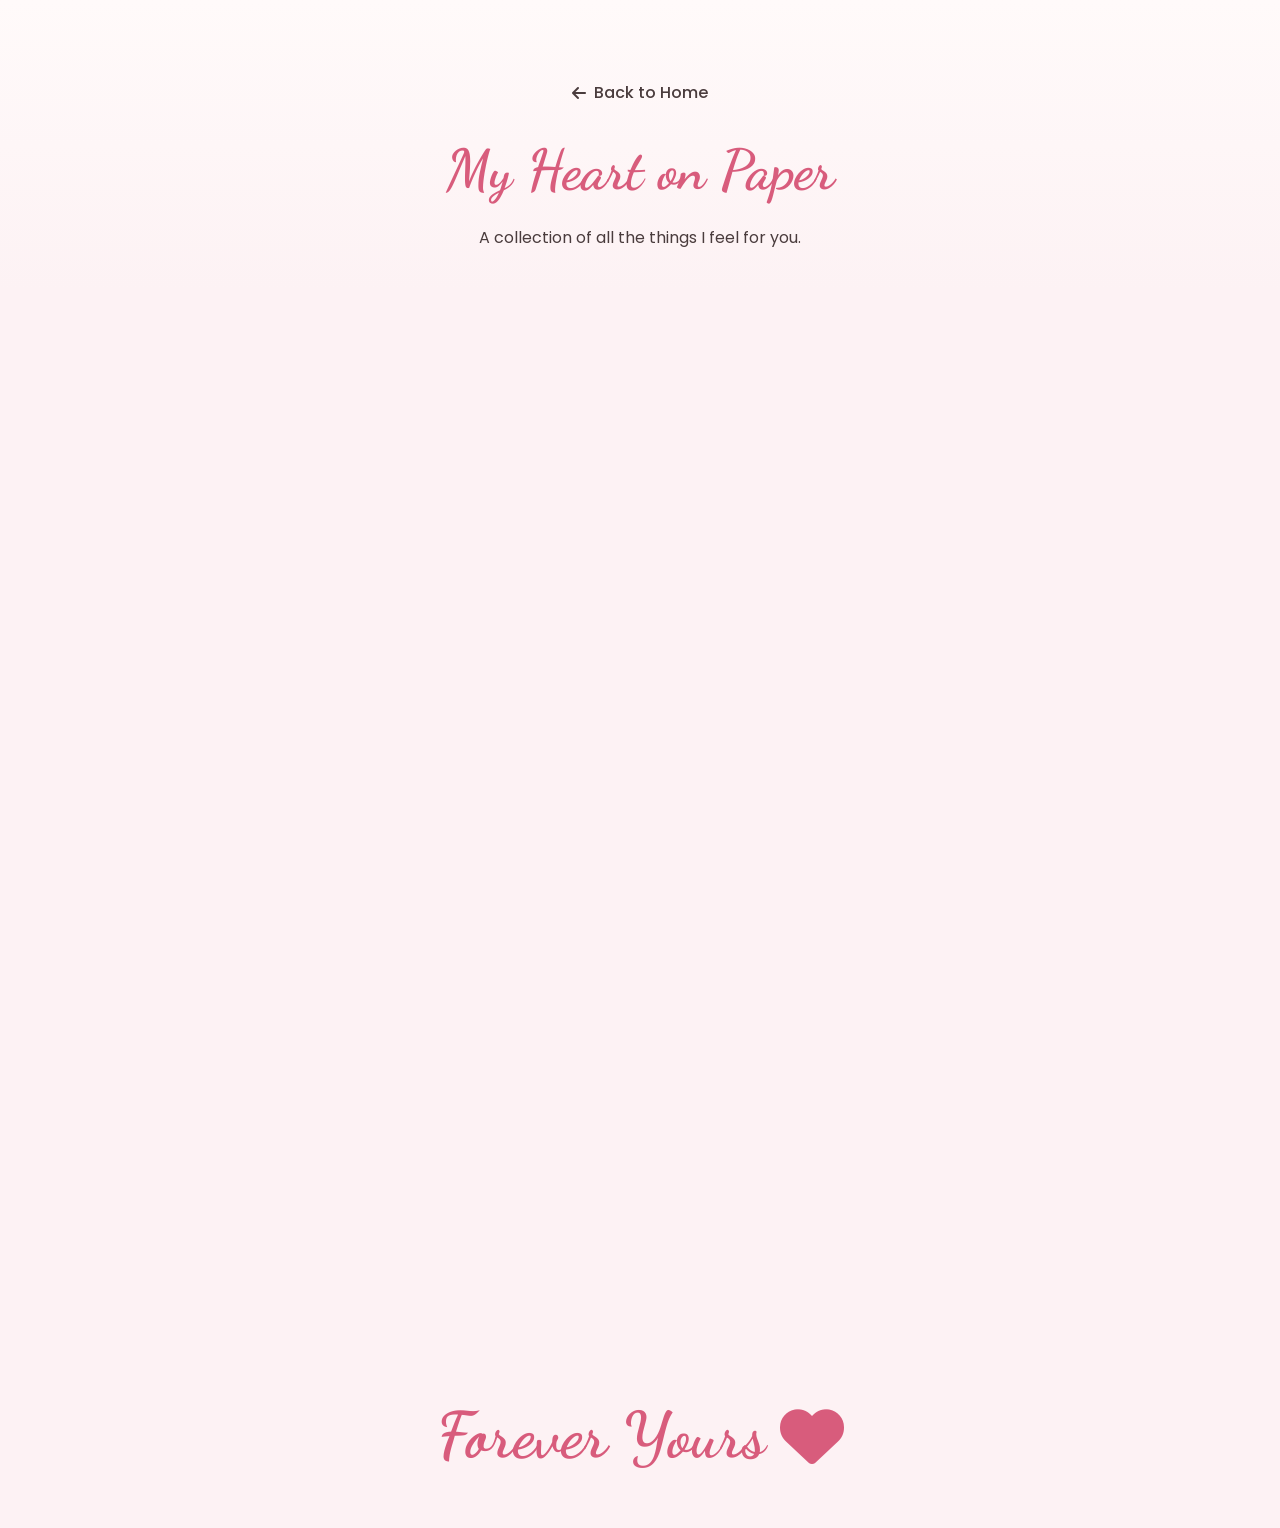
==== all-notes.html @ cd4be619 "Initial commit: Romantic website for my wife" ====
<!DOCTYPE html>
<html lang="en">
<head>
    <meta charset="UTF-8">
    <meta name="viewport" content="width=device-width, initial-scale=1.0">
    <title>All My Love Notes For You</title>
    <!-- Google Fonts -->
    <link href="https://fonts.googleapis.com/css2?family=Dancing+Script:wght@600;700&family=Poppins:wght@300;400;500;600&display=swap" rel="stylesheet">
    <!-- Font Awesome Icons -->
    <link rel="stylesheet" href="https://cdnjs.cloudflare.com/ajax/libs/font-awesome/6.4.0/css/all.min.css">
    <!-- Custom CSS -->
    <link rel="stylesheet" href="style.css">
    <style>
        .page-header {
            padding: 80px 20px 40px;
            text-align: center;
            background: linear-gradient(to bottom, var(--lighter-pink), var(--light-pink));
        }
        .page-header h1 {
            font-size: 3.5rem;
            color: var(--primary-pink);
            margin-bottom: 10px;
        }
        .back-btn {
            display: inline-flex;
            align-items: center;
            gap: 8px;
            color: var(--dark-text);
            text-decoration: none;
            font-weight: 500;
            margin-bottom: 20px;
            transition: color 0.3s;
        }
        .back-btn:hover {
            color: var(--primary-pink);
        }
        .all-notes-grid {
            display: grid;
            grid-template-columns: 1fr;
            gap: 30px;
            padding: 40px 20px;
            max-width: 1000px;
            margin: 0 auto;
        }
        @media (min-width: 768px) {
            .all-notes-grid {
                grid-template-columns: repeat(2, 1fr);
            }
        }
        .deep-note-card {
            background: white;
            border-radius: 20px;
            padding: 40px 30px;
            box-shadow: 0 10px 30px rgba(216, 92, 124, 0.1);
            position: relative;
            overflow: hidden;
            transition: transform 0.4s ease;
        }
        .deep-note-card:hover {
            transform: translateY(-10px);
        }
        .deep-note-card::before {
            content: '';
            position: absolute;
            top: 0; left: 0; right: 0;
            height: 5px;
            background: linear-gradient(90deg, #ff8fa3, var(--primary-pink));
        }
        .deep-note-text {
            font-size: 1.1rem;
            line-height: 1.8;
            color: var(--dark-text);
            font-style: italic;
            margin-top: 15px;
        }
        .watermark {
            position: absolute;
            bottom: -20px;
            right: -20px;
            font-size: 8rem;
            color: rgba(216, 92, 124, 0.05);
            z-index: 0;
            pointer-events: none;
        }
    </style>
</head>
<body>
    
    <div class="page-header">
        <a href="index.html" class="back-btn"><i class="fa-solid fa-arrow-left"></i> Back to Home</a>
        <h1 class="script-font">My Heart on Paper</h1>
        <p>A collection of all the things I feel for you.</p>
    </div>

    <div class="all-notes-grid">
        <div class="deep-note-card fade-in">
            <i class="fa-solid fa-quote-left" style="color: #f7e0e5; font-size: 2.5rem; position: relative; z-index: 1;"></i>
            <p class="deep-note-text" style="position: relative; z-index: 1;">You are not just my wife, you are my best friend, my soul, my today and all of my tomorrows. Every morning I wake up next to you is a reminder of how incredibly lucky I am.</p>
            <div class="mt-3" style="position: relative; z-index: 1;"><i class="fa-solid fa-heart text-pink"></i></div>
            <i class="fa-solid fa-heart watermark"></i>
        </div>

        <div class="deep-note-card fade-in" style="animation-delay: 0.1s;">
            <i class="fa-solid fa-quote-left" style="color: #f7e0e5; font-size: 2.5rem; position: relative; z-index: 1;"></i>
            <p class="deep-note-text" style="position: relative; z-index: 1;">Thank you for making my life so beautiful just by being in it. Your smile is the only sunshine I ever need, and your love is the anchor that keeps me steady.</p>
            <div class="mt-3" style="position: relative; z-index: 1;"><i class="fa-solid fa-heart text-pink"></i></div>
            <i class="fa-solid fa-heart watermark"></i>
        </div>

        <div class="deep-note-card fade-in" style="animation-delay: 0.2s;">
            <i class="fa-solid fa-quote-left" style="color: #f7e0e5; font-size: 2.5rem; position: relative; z-index: 1;"></i>
            <p class="deep-note-text" style="position: relative; z-index: 1;">I promise to love you in every lifetime, in every world, in every story. If I had a flower for every time I thought of you, I could walk through my garden forever.</p>
            <div class="mt-3" style="position: relative; z-index: 1;"><i class="fa-solid fa-heart text-pink"></i></div>
            <i class="fa-solid fa-heart watermark"></i>
        </div>

        <div class="deep-note-card fade-in" style="animation-delay: 0.3s;">
            <i class="fa-solid fa-quote-left" style="color: #f7e0e5; font-size: 2.5rem; position: relative; z-index: 1;"></i>
            <p class="deep-note-text" style="position: relative; z-index: 1;">They say when you meet the love of your life, time stops. What they didn't tell me is that when it starts again, it moves so fast because every moment with you is precious.</p>
            <div class="mt-3" style="position: relative; z-index: 1;"><i class="fa-solid fa-heart text-pink"></i></div>
            <i class="fa-solid fa-heart watermark"></i>
        </div>
        
        <div class="deep-note-card fade-in" style="animation-delay: 0.4s;">
            <i class="fa-solid fa-quote-left" style="color: #f7e0e5; font-size: 2.5rem; position: relative; z-index: 1;"></i>
            <p class="deep-note-text" style="position: relative; z-index: 1;">I love you not only for what you are, but for what I am when I am with you. You bring out the absolute best in me, and I want to spend the rest of my life making you happy.</p>
            <div class="mt-3" style="position: relative; z-index: 1;"><i class="fa-solid fa-heart text-pink"></i></div>
            <i class="fa-solid fa-heart watermark"></i>
        </div>
        
        <div class="deep-note-card fade-in" style="animation-delay: 0.5s;">
            <i class="fa-solid fa-quote-left" style="color: #f7e0e5; font-size: 2.5rem; position: relative; z-index: 1;"></i>
            <p class="deep-note-text" style="position: relative; z-index: 1;">No matter what happens, no matter where we are, I will always be yours. My heart recognized yours the moment we met, and it has been entirely yours ever since.</p>
            <div class="mt-3" style="position: relative; z-index: 1;"><i class="fa-solid fa-heart text-pink"></i></div>
            <i class="fa-solid fa-heart watermark"></i>
        </div>
    </div>

    <!-- Footer Section -->
    <footer class="footer" style="padding-top: 40px; padding-bottom: 40px;">
        <div class="footer-content">
            <h2 class="script-font">Forever Yours <i class="fa-solid fa-heart text-pink"></i></h2>
        </div>
    </footer>

    <script src="script.js"></script>
</body>
</html>
---- style.css ----
/* Variables */
:root {
    --primary-pink: #d85c7c;
    --primary-pink-hover: #bd4865;
    --light-pink: #fdf2f4;
    --lighter-pink: #fffafa;
    --dark-text: #4a3c3d;
    --light-text: #8c7b7c;
    --white: #ffffff;
    --gold: #f4c272;
    --card-shadow: 0 8px 25px rgba(216, 92, 124, 0.08);
    --heart-glow: 0 0 20px rgba(216, 92, 124, 0.6);
    --font-heading: 'Dancing Script', cursive;
    --font-body: 'Poppins', sans-serif;
    --border-radius: 12px;
}

/* Reset & Base */
* {
    margin: 0;
    padding: 0;
    box-sizing: border-box;
}

body {
    font-family: var(--font-body);
    color: var(--dark-text);
    background-color: var(--light-pink);
    line-height: 1.6;
    overflow-x: hidden;
    -webkit-font-smoothing: antialiased;
}

html {
    scroll-behavior: smooth;
}

/* Utilities */
.script-font { font-family: var(--font-heading); }
.text-gold { color: var(--gold); }
.text-white { color: var(--white); }
.text-pink { color: var(--primary-pink); }
.text-center { text-align: center; }
.text-sm { font-size: 0.9rem; }
.mt-2 { margin-top: 10px; }
.mt-3 { margin-top: 15px; }
.text-shadow { text-shadow: 2px 2px 4px rgba(0,0,0,0.5); }

/* Buttons */
.btn {
    padding: 12px 28px;
    border-radius: 30px;
    font-family: var(--font-body);
    font-weight: 500;
    font-size: 1rem;
    cursor: pointer;
    transition: all 0.3s ease;
    border: none;
    display: inline-flex;
    align-items: center;
    justify-content: center;
    gap: 8px;
    text-decoration: none;
}

.small-btn {
    padding: 8px 20px;
    font-size: 0.9rem;
}

.primary-btn {
    background-color: var(--primary-pink);
    color: var(--white);
    box-shadow: 0 6px 15px rgba(216, 92, 124, 0.35);
}

.primary-btn:hover {
    background-color: var(--primary-pink-hover);
    transform: translateY(-2px);
    box-shadow: 0 8px 20px rgba(216, 92, 124, 0.4);
}

.outline-btn {
    background-color: transparent;
    border: 1.5px solid var(--primary-pink);
    color: var(--primary-pink);
}

.outline-btn:hover {
    background-color: var(--primary-pink);
    color: var(--white);
}

.outline-btn.text-white {
    border-color: var(--white);
    color: var(--white);
}

.outline-btn.text-white:hover {
    background-color: var(--white);
    color: var(--primary-pink);
}

.full-width {
    width: 100%;
}

/* Navbar */
.navbar {
    display: flex;
    justify-content: space-between;
    align-items: center;
    padding: 15px 5%;
    background-color: rgba(255, 250, 250, 0.95);
    backdrop-filter: blur(10px);
    position: sticky;
    top: 0;
    z-index: 100;
    box-shadow: 0 2px 15px rgba(0,0,0,0.03);
}

.logo {
    font-weight: 600;
    font-size: 1.25rem;
    color: var(--dark-text);
    display: flex;
    align-items: center;
    gap: 8px;
    letter-spacing: 0.5px;
}

.logo-heart { 
    color: var(--primary-pink);
    font-size: 1.1rem;
}

.nav-links {
    display: none; /* Mobile first */
    list-style: none;
    gap: 25px;
    align-items: center;
}

.nav-links a {
    text-decoration: none;
    color: var(--dark-text);
    font-size: 0.95rem;
    font-weight: 500;
    transition: color 0.3s;
}

.nav-links a:hover, .nav-links a.active {
    color: var(--primary-pink);
}

#music-btn {
    font-size: 1.1rem;
}

.hamburger {
    display: block;
    font-size: 1.5rem;
    color: var(--dark-text);
    cursor: pointer;
}

/* Mobile Menu */
.mobile-menu {
    position: fixed;
    top: 0;
    right: -100%;
    width: 80%;
    max-width: 300px;
    height: 100vh;
    background-color: var(--white);
    z-index: 1000;
    box-shadow: -5px 0 20px rgba(0,0,0,0.1);
    transition: right 0.4s ease;
    padding: 40px 20px;
    display: flex;
    flex-direction: column;
}

.mobile-menu.active {
    right: 0;
}

.close-menu {
    align-self: flex-end;
    font-size: 1.8rem;
    color: var(--dark-text);
    cursor: pointer;
    margin-bottom: 30px;
}

.mobile-menu ul {
    list-style: none;
    display: flex;
    flex-direction: column;
    gap: 20px;
}

.mobile-menu a {
    text-decoration: none;
    color: var(--dark-text);
    font-size: 1.2rem;
    font-weight: 500;
    display: block;
    padding: 10px 0;
    border-bottom: 1px solid #eee;
}

/* Hero Section */
.hero {
    min-height: 85vh;
    background-size: cover;
    background-position: center;
    background-repeat: no-repeat;
    display: flex;
    flex-direction: column;
    justify-content: center;
    align-items: center;
    text-align: center;
    padding: 40px 20px;
    position: relative;
    color: var(--white);
    overflow: hidden;
}

.hero-content {
    z-index: 2;
    max-width: 700px;
}

.hero h1 {
    font-size: 3rem;
    line-height: 1.1;
    margin-bottom: 25px;
    font-weight: 700;
}

.hero h1 .highlight {
    color: var(--primary-pink);
    font-size: 4.5rem;
    display: block;
    margin-top: 10px;
}

.hero p {
    font-size: 1.05rem;
    margin-bottom: 35px;
    font-weight: 400;
    line-height: 1.8;
}

.glowing-heart {
    position: absolute;
    right: 15%;
    bottom: 20%;
    width: 90px;
    height: 90px;
    z-index: 2;
    animation: float 3s ease-in-out infinite;
}

.glowing-heart svg {
    width: 100%;
    height: 100%;
    stroke: var(--primary-pink);
    filter: drop-shadow(0 0 15px rgba(216, 92, 124, 0.8));
}

.floating-hearts {
    position: absolute;
    width: 100%;
    height: 100%;
    top: 0;
    left: 0;
    pointer-events: none;
    z-index: 1;
}

.f-heart {
    position: absolute;
    color: var(--primary-pink);
    opacity: 0.6;
    animation: floatUp 6s linear infinite;
}

.h1 { left: 10%; bottom: -20px; font-size: 1.5rem; animation-duration: 7s; }
.h2 { left: 30%; bottom: -20px; font-size: 2rem; animation-duration: 5s; animation-delay: 2s; }
.h3 { right: 20%; bottom: -20px; font-size: 1.2rem; animation-duration: 6s; animation-delay: 1s; }
.h4 { right: 5%; bottom: -20px; font-size: 1.8rem; animation-duration: 8s; animation-delay: 3s; }

/* Sections Base */
.section {
    padding: 60px 20px;
    max-width: 1200px;
    margin: 0 auto;
}

/* Our Story */
.our-story {
    background-color: var(--lighter-pink);
    border-radius: 20px;
    margin-top: -40px;
    position: relative;
    z-index: 10;
    box-shadow: var(--card-shadow);
    padding: 50px 30px;
}

.story-header {
    text-align: left;
    margin-bottom: 40px;
}

.story-header h2 {
    font-size: 2.8rem;
    color: var(--dark-text);
    display: inline-flex;
    align-items: center;
    gap: 12px;
}

.story-header p {
    color: var(--light-text);
    font-size: 1rem;
    margin-top: 5px;
}

.story-container {
    display: flex;
    flex-direction: column;
    gap: 50px;
}

.timeline {
    position: relative;
    display: flex;
    flex-direction: column;
    gap: 35px;
    padding-left: 20px;
}

.timeline-line {
    position: absolute;
    left: 45px;
    top: 0;
    bottom: 0;
    width: 2px;
    background-color: #f3d4db;
    z-index: 1;
}

.timeline-item {
    display: flex;
    gap: 25px;
    position: relative;
    z-index: 2;
    align-items: flex-start;
}

.timeline-icon {
    width: 50px;
    height: 50px;
    background-color: #fde8ec;
    border-radius: 50%;
    display: flex;
    align-items: center;
    justify-content: center;
    color: var(--primary-pink);
    font-size: 1.2rem;
    flex-shrink: 0;
    box-shadow: 0 0 0 6px var(--lighter-pink);
}

.timeline-content {
    padding-top: 5px;
}

.timeline-content h3 {
    font-size: 1.1rem;
    font-weight: 600;
    margin-bottom: 4px;
    color: var(--dark-text);
}

.timeline-content .date {
    display: block;
    font-size: 0.85rem;
    color: var(--light-text);
    margin-bottom: 8px;
    font-weight: 500;
}

.timeline-content p {
    font-size: 0.95rem;
    color: var(--dark-text);
}

.story-image {
    display: flex;
    flex-direction: column;
    align-items: center;
    gap: 20px;
    position: relative;
}

.polaroid {
    background: white;
    padding: 12px 12px 45px 12px;
    box-shadow: 0 15px 35px rgba(0,0,0,0.1);
    transform: rotate(3deg);
    border-radius: 4px;
    width: 100%;
    max-width: 320px;
    position: relative;
    transition: transform 0.3s ease;
}

.polaroid:hover {
    transform: rotate(0deg) scale(1.02);
}

.polaroid-img {
    width: 100%;
    height: 320px;
    background-size: cover;
    background-position: center;
    background-color: #eee;
}

.polaroid-heart {
    position: absolute;
    bottom: 15px;
    left: 50%;
    transform: translateX(-50%);
    color: var(--primary-pink);
    font-size: 1.2rem;
    opacity: 0.7;
}

.dots {
    display: flex;
    gap: 8px;
}

.dot {
    width: 8px;
    height: 8px;
    border-radius: 50%;
    background-color: #e6c5cc;
    transition: all 0.3s ease;
}

.dot.active {
    background-color: var(--primary-pink);
    width: 20px;
    border-radius: 10px;
}

/* Dual Grids Container */
.dual-grid-container {
    display: flex;
    flex-direction: column;
    gap: 40px;
}

.section-top {
    display: flex;
    justify-content: space-between;
    align-items: flex-end;
    margin-bottom: 30px;
}

.section-top h2 {
    font-size: 2.5rem;
    display: flex;
    align-items: center;
    gap: 12px;
}

.section-top h2 i { 
    color: var(--dark-text); 
    font-size: 1.5rem;
}

/* Memories Grid */
.memories-grid {
    display: grid;
    grid-template-columns: 1fr 1fr;
    grid-auto-rows: 150px;
    gap: 15px;
}

.memory-img {
    border-radius: var(--border-radius);
    background-size: cover;
    background-position: center;
    background-color: #ddd;
    transition: transform 0.3s ease;
    box-shadow: 0 4px 10px rgba(0,0,0,0.05);
}

.memory-img:hover {
    transform: scale(1.03);
    z-index: 2;
}

.memory-img.tall {
    grid-row: span 2;
}

.memory-text-card {
    background-color: var(--primary-pink);
    color: var(--white);
    border-radius: var(--border-radius);
    padding: 20px;
    display: flex;
    flex-direction: column;
    justify-content: center;
    align-items: center;
    text-align: center;
    gap: 15px;
    box-shadow: 0 4px 15px rgba(216, 92, 124, 0.4);
}

.memory-text-card i {
    font-size: 2.2rem;
}

.memory-text-card p {
    font-size: 0.95rem;
    font-weight: 500;
    line-height: 1.5;
}

/* Notes Grid */
.notes-grid {
    display: flex;
    flex-direction: column;
    gap: 20px;
    margin-bottom: 25px;
}

.note-card {
    background-color: var(--white);
    padding: 30px 25px;
    border-radius: var(--border-radius);
    box-shadow: var(--card-shadow);
    display: flex;
    flex-direction: column;
    align-items: center;
    text-align: center;
    gap: 20px;
    position: relative;
    transition: transform 0.3s ease;
}

.note-card:hover {
    transform: translateY(-5px);
}

.quote-icon {
    color: #f7e0e5;
    font-size: 2rem;
    align-self: flex-start;
    position: absolute;
    top: 20px;
    left: 20px;
}

.note-card p {
    font-size: 1rem;
    font-weight: 500;
    color: var(--dark-text);
    z-index: 2;
    margin-top: 15px;
    line-height: 1.7;
}

.note-heart {
    color: var(--primary-pink);
    font-size: 1.2rem;
    margin-top: auto;
}

/* Dark Grid (Countdown / Surprise) */
.dark-grid {
    padding: 0;
    gap: 0;
    border-radius: 20px;
    overflow: hidden;
    box-shadow: var(--card-shadow);
}

.countdown-section {
    background-color: #c44062;
    padding: 60px 20px;
    display: flex;
    flex-direction: column;
    align-items: center;
    justify-content: center;
    gap: 35px;
    text-align: center;
}

.countdown-section h2 {
    font-size: 2.2rem;
}

.countdown-timer {
    display: flex;
    gap: 15px;
    align-items: center;
    color: var(--white);
}

.time-unit {
    display: flex;
    flex-direction: column;
    align-items: center;
    min-width: 60px;
}

.time-unit .number {
    font-size: 2.8rem;
    font-weight: 600;
    line-height: 1;
    font-family: var(--font-heading);
}

.time-unit .label {
    font-size: 0.85rem;
    font-weight: 400;
    margin-top: 8px;
    text-transform: uppercase;
    letter-spacing: 1px;
}

.divider {
    width: 1px;
    height: 50px;
    background-color: rgba(255,255,255,0.4);
}

.surprise-section {
    background-size: cover;
    background-position: center;
    padding: 60px 20px;
    display: flex;
    flex-direction: column;
    align-items: center;
    justify-content: center;
    gap: 35px;
}

.surprise-section h2 {
    font-size: 2.5rem;
}

.glowing-heart-lg {
    width: 130px;
    height: 130px;
    animation: glow 2s ease-in-out infinite alternate;
}

.glowing-heart-lg svg {
    width: 100%;
    height: 100%;
    stroke: var(--primary-pink);
    filter: drop-shadow(0 0 20px rgba(216, 92, 124, 0.9));
}

/* Footer */
.footer {
    position: relative;
    padding: 80px 20px 0;
    text-align: center;
    background-color: #fdf2f4;
    overflow: hidden;
}

.bg-hearts {
    position: absolute;
    width: 100%;
    height: 100%;
    top: 0;
    left: 0;
    pointer-events: none;
}

.bg-hearts i {
    position: absolute;
    color: rgba(216, 92, 124, 0.08);
}
.bg-hearts i:nth-child(1) { font-size: 8rem; top: 10%; left: -5%; transform: rotate(-15deg); }
.bg-hearts i:nth-child(2) { font-size: 15rem; top: 30%; right: -10%; transform: rotate(20deg); }
.bg-hearts i:nth-child(3) { font-size: 5rem; top: 60%; left: 15%; transform: rotate(10deg); }
.bg-hearts i:nth-child(4) { font-size: 6rem; top: 20%; right: 20%; transform: rotate(-25deg); }

.footer-content {
    position: relative;
    z-index: 2;
    max-width: 600px;
    margin: 0 auto;
    display: flex;
    flex-direction: column;
    gap: 25px;
}

.footer h2 {
    font-size: 3rem;
    color: var(--primary-pink);
    display: flex;
    align-items: center;
    justify-content: center;
    gap: 15px;
}

.footer p {
    font-size: 1.05rem;
    font-weight: 500;
    line-height: 1.8;
}

.highlight-text {
    color: var(--primary-pink);
    font-weight: 600;
    font-size: 1.15rem !important;
}

.signature {
    font-size: 1.8rem !important;
    color: var(--dark-text);
    margin-top: 10px;
}

.footer-bottom {
    margin-top: 50px;
    display: flex;
    justify-content: center;
    position: relative;
    z-index: 1;
    width: 100%;
}

.heart-mask-container {
    width: 100%;
    max-width: 600px;
    height: 300px;
    position: relative;
    display: flex;
    justify-content: center;
    align-items: flex-end;
}

.couple-heart-img {
    width: 100%;
    height: 100%;
    background-size: cover;
    background-position: center;
    /* Using a CSS mask to create a heart shape */
    -webkit-mask-image: url("data:image/svg+xml,%3Csvg viewBox='0 0 24 24' xmlns='http://www.w3.org/2000/svg'%3E%3Cpath d='M12 21.35l-1.45-1.32C5.4 15.36 2 12.28 2 8.5 2 5.42 4.42 3 7.5 3c1.74 0 3.41.81 4.5 2.09C13.09 3.81 14.76 3 16.5 3 19.58 3 22 5.42 22 8.5c0 3.78-3.4 6.86-8.55 11.54L12 21.35z'/%3E%3C/svg%3E");
    mask-image: url("data:image/svg+xml,%3Csvg viewBox='0 0 24 24' xmlns='http://www.w3.org/2000/svg'%3E%3Cpath d='M12 21.35l-1.45-1.32C5.4 15.36 2 12.28 2 8.5 2 5.42 4.42 3 7.5 3c1.74 0 3.41.81 4.5 2.09C13.09 3.81 14.76 3 16.5 3 19.58 3 22 5.42 22 8.5c0 3.78-3.4 6.86-8.55 11.54L12 21.35z'/%3E%3C/svg%3E");
    -webkit-mask-repeat: no-repeat;
    mask-repeat: no-repeat;
    -webkit-mask-position: center bottom;
    mask-position: center bottom;
    -webkit-mask-size: contain;
    mask-size: contain;
}


/* Animations */
@keyframes float {
    0% { transform: translateY(0); }
    50% { transform: translateY(-15px); }
    100% { transform: translateY(0); }
}

@keyframes floatUp {
    0% { transform: translateY(100%) scale(0.5); opacity: 0; }
    20% { opacity: 0.6; }
    80% { opacity: 0.6; }
    100% { transform: translateY(-100vh) scale(1.5); opacity: 0; }
}

@keyframes glow {
    from { filter: drop-shadow(0 0 5px var(--primary-pink)); }
    to { filter: drop-shadow(0 0 25px var(--primary-pink)); }
}

@keyframes pulse {
    0% { transform: scale(1); box-shadow: 0 0 0 0 rgba(216, 92, 124, 0.7); }
    70% { transform: scale(1.05); box-shadow: 0 0 0 10px rgba(216, 92, 124, 0); }
    100% { transform: scale(1); box-shadow: 0 0 0 0 rgba(216, 92, 124, 0); }
}

.pulse-anim {
    animation: pulse 2s infinite;
}

/* Fade in animation classes (used by JS) */
.fade-in {
    opacity: 0;
    transform: translateY(20px);
    transition: opacity 0.6s ease, transform 0.6s ease;
}

.fade-in.visible {
    opacity: 1;
    transform: translateY(0);
}

.slide-up {
    opacity: 0;
    transform: translateY(30px);
    transition: opacity 0.8s ease, transform 0.8s ease;
}

.slide-up.visible {
    opacity: 1;
    transform: translateY(0);
}


/* Media Queries for Responsive Design */
@media (min-width: 768px) {
    .nav-links {
        display: flex;
    }
    .hamburger {
        display: none;
    }

    .hero h1 { font-size: 4rem; }
    .hero h1 .highlight { font-size: 6rem; }
    .hero p { font-size: 1.2rem; }
    
    .glowing-heart {
        width: 120px;
        height: 120px;
        right: 18%;
    }

    .our-story {
        padding: 60px 50px;
    }

    .story-container {
        flex-direction: row;
        align-items: center;
        justify-content: space-between;
    }
    
    .timeline {
        flex-direction: row;
        width: 65%;
        justify-content: space-between;
        align-items: flex-start;
        padding-left: 0;
    }

    .timeline-line {
        left: 0;
        top: 25px;
        bottom: auto;
        width: 100%;
        height: 2px;
    }

    .timeline-item {
        flex-direction: column;
        align-items: center;
        text-align: center;
        gap: 15px;
        flex: 1;
    }

    .timeline-icon {
        box-shadow: 0 0 0 8px var(--lighter-pink);
    }

    .story-image {
        width: 30%;
        flex-shrink: 0;
    }

    .dual-grid-container {
        flex-direction: row;
        gap: 30px;
    }

    .memories-section, .notes-section {
        flex: 1;
        width: 50%;
    }

    .dark-grid {
        flex-direction: row;
        gap: 0;
    }
    
    .countdown-section {
        width: 50%;
        padding: 80px 40px;
    }
    
    .surprise-section {
        width: 50%;
        padding: 80px 40px;
    }

    .countdown-timer .time-unit .number { font-size: 3.8rem; }
    .countdown-timer .time-unit .label { font-size: 1rem; }
    
    .notes-grid {
        flex-direction: row;
        flex-wrap: wrap;
        gap: 20px;
    }

    .note-card {
        width: calc(50% - 10px);
        flex: auto;
    }
    
    .note-card:last-child {
        width: 100%;
    }

    .footer {
        padding: 100px 40px 0;
    }
    
    .footer h2 {
        font-size: 4rem;
    }
    
    .heart-mask-container {
        height: 400px;
    }
}

@media (min-width: 1024px) {
    .notes-grid {
        flex-wrap: nowrap;
    }
    .note-card {
        width: 33.333%;
    }
    .note-card:last-child {
        width: 33.333%;
    }
}
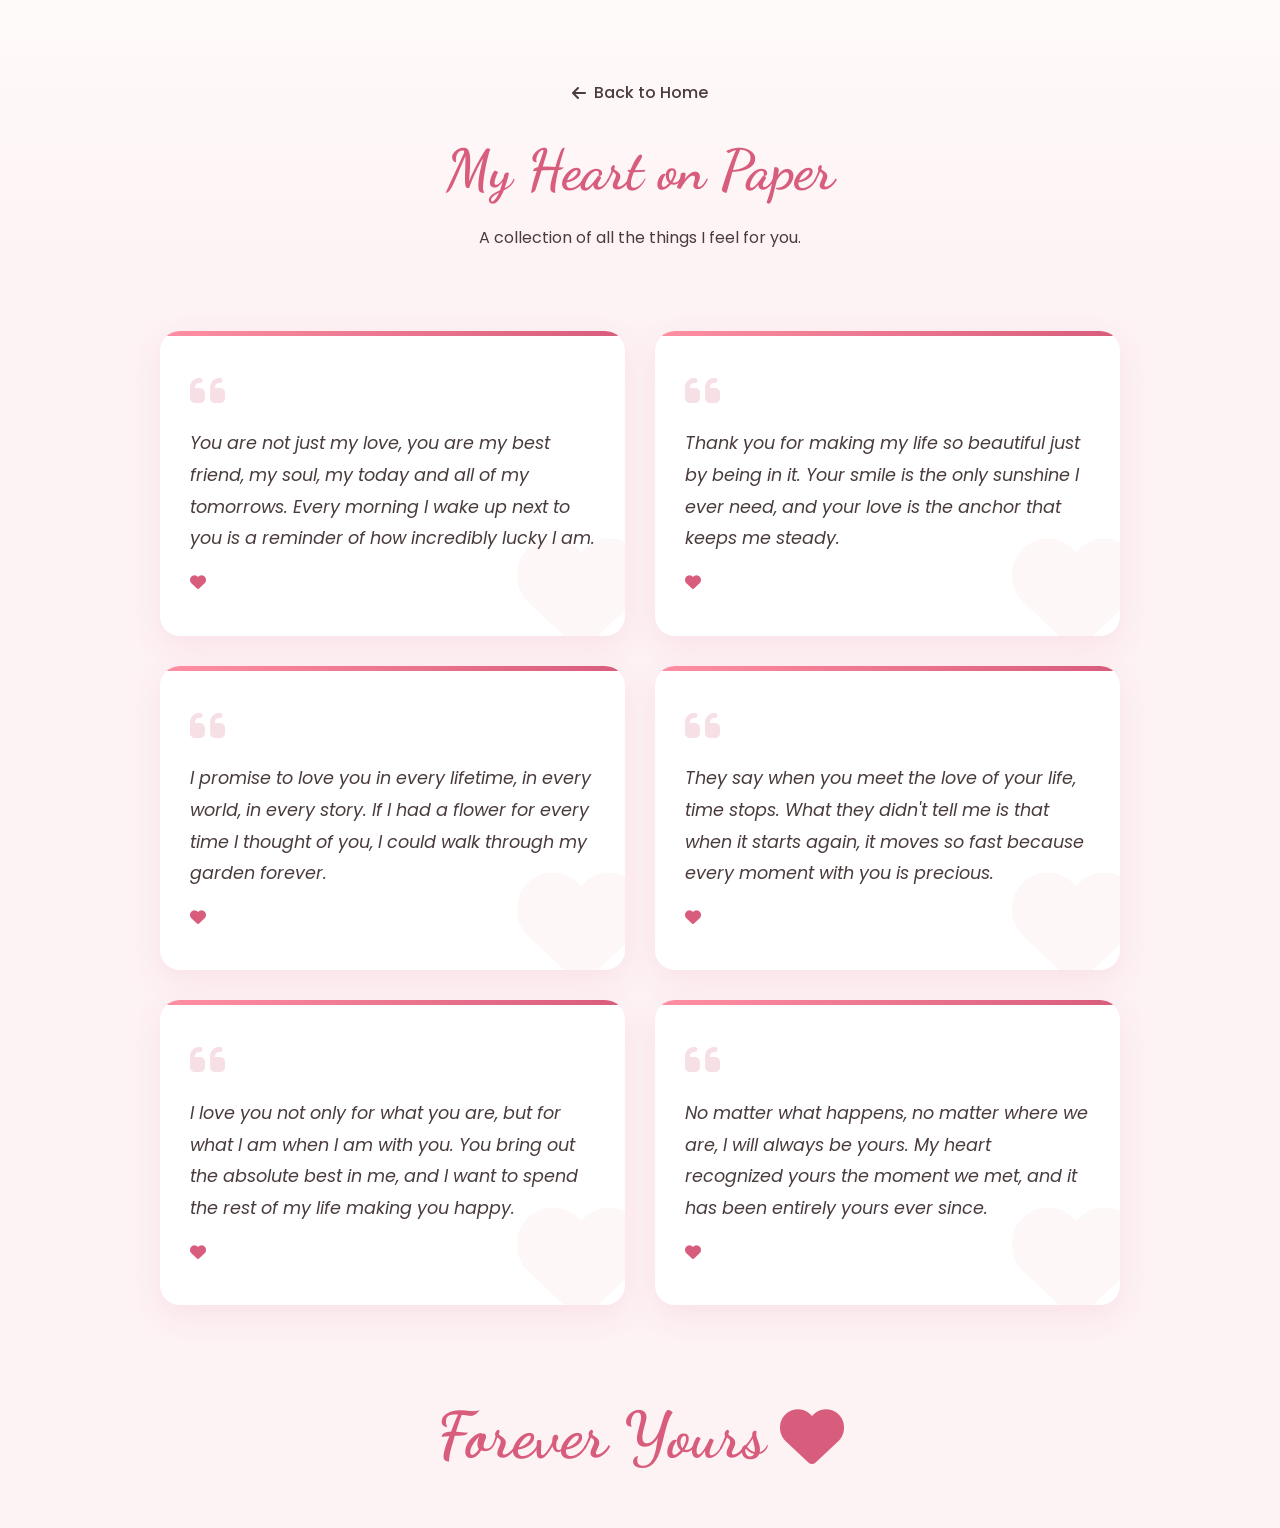
==== commit 73b3b7c1: "Update references from Wife to Love" ====
--- a/all-notes.html
+++ b/all-notes.html
@@ -95,7 +95,7 @@
     <div class="all-notes-grid">
         <div class="deep-note-card fade-in">
             <i class="fa-solid fa-quote-left" style="color: #f7e0e5; font-size: 2.5rem; position: relative; z-index: 1;"></i>
-            <p class="deep-note-text" style="position: relative; z-index: 1;">You are not just my wife, you are my best friend, my soul, my today and all of my tomorrows. Every morning I wake up next to you is a reminder of how incredibly lucky I am.</p>
+            <p class="deep-note-text" style="position: relative; z-index: 1;">You are not just my love, you are my best friend, my soul, my today and all of my tomorrows. Every morning I wake up next to you is a reminder of how incredibly lucky I am.</p>
             <div class="mt-3" style="position: relative; z-index: 1;"><i class="fa-solid fa-heart text-pink"></i></div>
             <i class="fa-solid fa-heart watermark"></i>
         </div>
--- a/style.css
+++ b/style.css
@@ -955,3 +955,273 @@
         width: 33.333%;
     }
 }
+
+/* Gallery Modal */
+.modal {
+    display: none;
+    position: fixed;
+    z-index: 2000;
+    left: 0;
+    top: 0;
+    width: 100%;
+    height: 100%;
+    background-color: rgba(0, 0, 0, 0.95);
+    backdrop-filter: blur(8px);
+    opacity: 0;
+    transition: opacity 0.3s ease;
+}
+
+.modal.show {
+    display: flex;
+    justify-content: center;
+    align-items: center;
+    opacity: 1;
+}
+
+.modal-content {
+    position: relative;
+    z-index: 10;
+    width: 95%;
+    max-width: 800px;
+    height: 70vh;
+    display: flex;
+    flex-direction: column;
+    justify-content: center;
+    background: transparent;
+}
+
+@media (min-width: 768px) {
+    .modal-content {
+        height: 85vh;
+        width: 90%;
+    }
+}
+
+.close-modal {
+    position: absolute;
+    top: -40px;
+    right: 0;
+    color: white;
+    font-size: 2.5rem;
+    font-weight: bold;
+    cursor: pointer;
+    z-index: 2010;
+    transition: color 0.3s;
+}
+
+.close-modal:hover {
+    color: var(--primary-pink);
+}
+
+.gallery-container {
+    position: relative;
+    width: 100%;
+    height: 100%;
+    display: flex;
+    justify-content: center;
+    align-items: center;
+    overflow: hidden;
+    border-radius: 15px;
+    box-shadow: 0 0 30px rgba(216, 92, 124, 0.3);
+}
+
+.gallery-slide {
+    display: none;
+    width: 100%;
+    height: 100%;
+    position: absolute;
+    top: 0;
+    left: 0;
+    animation: fadeEffect 0.5s;
+}
+
+.gallery-slide.active {
+    display: flex;
+    flex-direction: column;
+}
+
+.gallery-slide img {
+    width: 100%;
+    height: 100%;
+    object-fit: contain;
+    background-color: #000;
+}
+
+.slide-caption {
+    position: absolute;
+    bottom: 0;
+    width: 100%;
+    text-align: center;
+    padding: 20px;
+    background: linear-gradient(transparent, rgba(0,0,0,0.9));
+    color: white;
+    font-size: 1.6rem;
+}
+
+@media (min-width: 768px) {
+    .slide-caption {
+        font-size: 2.2rem;
+    }
+}
+
+.prev-slide, .next-slide {
+    cursor: pointer;
+    position: absolute;
+    top: 50%;
+    transform: translateY(-50%);
+    width: 45px;
+    height: 45px;
+    color: white;
+    font-size: 1.4rem;
+    transition: 0.3s;
+    user-select: none;
+    display: flex;
+    justify-content: center;
+    align-items: center;
+    background-color: rgba(255,255,255,0.15);
+    border-radius: 50%;
+    z-index: 10;
+}
+
+@media (min-width: 768px) {
+    .prev-slide, .next-slide {
+        width: 55px;
+        height: 55px;
+        font-size: 1.8rem;
+    }
+}
+
+.prev-slide:hover, .next-slide:hover {
+    background-color: var(--primary-pink);
+}
+
+.prev-slide { left: 10px; }
+.next-slide { right: 10px; }
+
+.gallery-dots {
+    text-align: center;
+    margin-top: 15px;
+}
+
+.g-dot {
+    cursor: pointer;
+    height: 12px;
+    width: 12px;
+    margin: 0 6px;
+    background-color: rgba(255,255,255,0.4);
+    border-radius: 50%;
+    display: inline-block;
+    transition: background-color 0.3s ease;
+}
+
+.g-dot.active, .g-dot:hover {
+    background-color: var(--primary-pink);
+    box-shadow: 0 0 12px var(--primary-pink);
+}
+
+@keyframes fadeEffect {
+    from {opacity: 0.4}
+    to {opacity: 1}
+}
+
+/* Birthday Hidden Message */
+.hidden-message {
+    display: none;
+    flex-direction: column;
+    align-items: center;
+    justify-content: center;
+    gap: 15px;
+    padding: 30px;
+    background: rgba(255, 255, 255, 0.1);
+    backdrop-filter: blur(5px);
+    border-radius: 15px;
+    border: 1px solid rgba(255, 255, 255, 0.2);
+    color: white;
+}
+
+.hidden-message h3 {
+    font-size: 2.2rem;
+    color: #ffd700;
+    text-align: center;
+}
+
+@media (min-width: 768px) {
+    .hidden-message h3 {
+        font-size: 2.8rem;
+    }
+}
+
+.cake-icon {
+    font-size: 3rem;
+    color: #ff9a9e;
+}
+
+@media (min-width: 768px) {
+    .cake-icon {
+        font-size: 4rem;
+    }
+}
+
+/* Falling Hearts Rain for Modal */
+.heart-rain {
+    position: absolute;
+    top: -10vh;
+    color: rgba(255, 107, 129, 0.7);
+    pointer-events: none;
+    z-index: 1; /* Behind modal content */
+    animation: fall linear forwards;
+    filter: drop-shadow(0 0 5px rgba(255, 107, 129, 0.5));
+}
+
+@keyframes fall {
+    0% {
+        transform: translateY(0) rotate(0deg);
+        opacity: 0;
+    }
+    10% {
+        opacity: 0.8;
+    }
+    90% {
+        opacity: 0.8;
+    }
+    100% {
+        transform: translateY(120vh) rotate(360deg);
+        opacity: 0;
+    }
+}
+
+/* Welcome Overlay */
+.welcome-overlay {
+    position: fixed;
+    top: 0;
+    left: 0;
+    width: 100vw;
+    height: 100vh;
+    background-color: var(--dark-text);
+    z-index: 9999;
+    display: flex;
+    justify-content: center;
+    align-items: center;
+    transition: opacity 1s ease, visibility 1s ease;
+}
+
+.welcome-overlay.hidden {
+    opacity: 0;
+    visibility: hidden;
+}
+
+.welcome-content {
+    text-align: center;
+    padding: 30px;
+    background: rgba(255,255,255,0.05);
+    backdrop-filter: blur(10px);
+    border-radius: 20px;
+    border: 1px solid rgba(255,255,255,0.1);
+    transform: scale(0.9);
+    animation: pulseWelcome 2s infinite alternate;
+}
+
+@keyframes pulseWelcome {
+    from { transform: scale(0.95); }
+    to { transform: scale(1.05); }
+}
